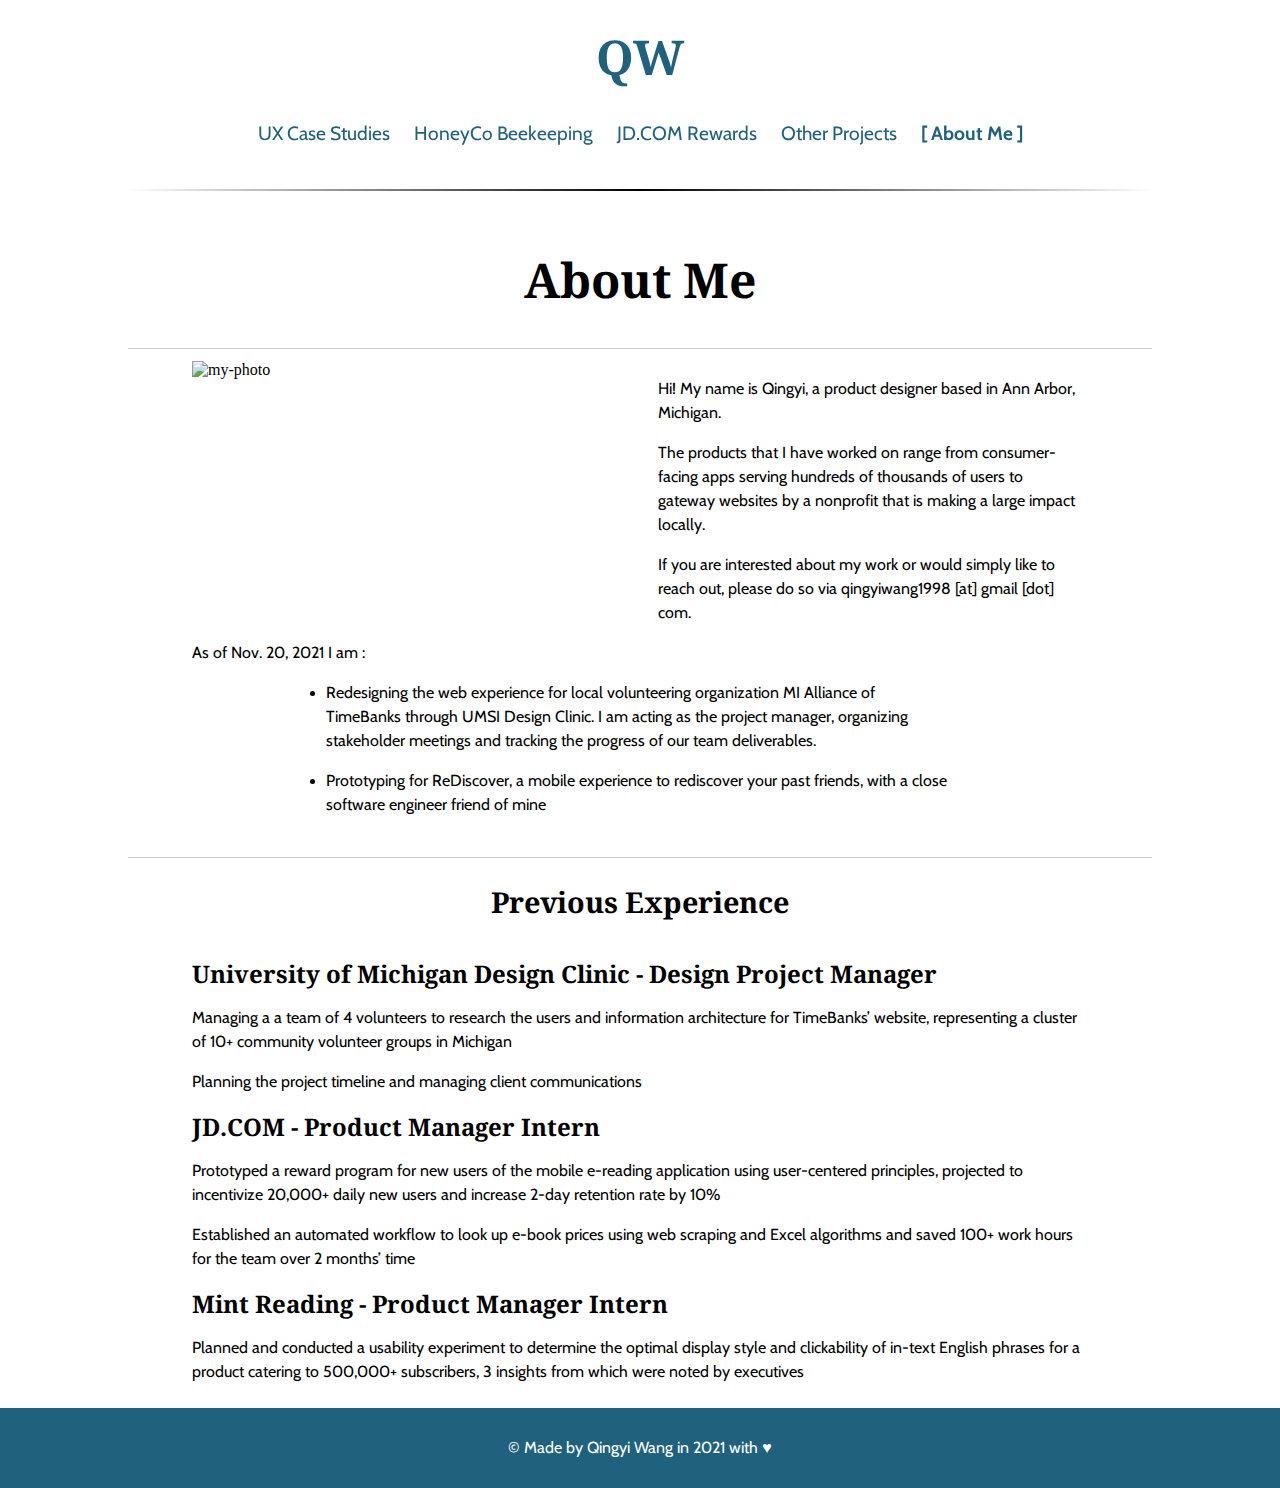
==== about.html @ f232b1c2 "Add files via upload" ====
<!DOCTYPE html>
<html lang="en">
    <head>
        <meta charset="utf-8">
        <meta name="viewport" content="width=device-width, initial-scale=1">
        <link rel="stylesheet" type="text/css" href="css/html5reset.css">
        <link rel="stylesheet" type="text/css" href="css/style.css">
        <link rel="stylesheet" href="https://fonts.googleapis.com/css?family=Noto+Serif">
        <link rel="stylesheet" href="https://fonts.googleapis.com/css?family=Cabin">
        <script src="js/menu.js" defer></script>
        <title> Qingyi Wang - About Me </title>
    </head>

    <body>
        <header>
            <a class="skip-key" href="#content">Skip to content</a>
            <nav class = "navbar">
                <h1 class = "my-initials">QW</h1>
                <div class = "icon-wrapper">
                    <img class = "menu-icon" src="images/hamburger_icon.svg" alt="navigation-menu" tabindex=0>
                </div>
                <hr class="nav-divider">
                <div class="nav-links-container">
                    <div class="nav-links">
                        <a id="case-studies-link" href="index.html">UX Case Studies</a>
                        <a id="honeyco-link"   href="honeyco.html">HoneyCo Beekeeping</a>
                        <a id="jd-link" href="jd.html">JD.COM Rewards</a>
                        <a id="other-projects-link" href="projects.html">Other Projects</a>
                        <a id="about-me-link" class="current-page-link" href="about.html">[ About Me ]</a>
                    </div>
                <hr class="nav-divider nav-divider-mobile">
                </div>
            </nav>
        </header>
        <main id="content">
            <h1 class="case-title">About Me</h1>
            <hr>
            <div class="about-textbox">
                <div class="intro-1"><p>Hi! My name is Qingyi, a product designer based in Ann Arbor, Michigan.</p>

                    <p>The products that I have worked on range from consumer-facing apps serving hundreds of thousands of users to gateway websites by a nonprofit that is making a large impact locally. </p>
                
                    <p>If you are interested about my work or would simply like to reach out, please do so via qingyiwang1998 [at] gmail [dot] com.</p></div>
                

                <img class="single-image my-photo" src="images/my-photo.jpg" alt="my-photo">

                

                <div class="intro-2">
                    <p>As of Nov. 20, 2021 I am :</p>

                    <ul class="text-list">
                    <li><p>Redesigning the web experience for local volunteering organization MI Alliance of TimeBanks through UMSI Design Clinic. I am acting as the project manager, organizing stakeholder meetings and tracking the progress of our team deliverables.</p></li>
    
                    <li><p>Prototyping for ReDiscover, a mobile experience to rediscover your past friends, with a close software engineer friend of mine</p></li></div>
               
            </div>
            
            <hr>

            <h2 class="experience-header">Previous Experience</h2>

            <h3>University of Michigan Design Clinic - Design Project Manager </h3>
            <p>Managing a a team of 4 volunteers to research the users and information architecture for TimeBanks’ website, representing a cluster of 10+ community volunteer groups in Michigan</p>
            <p>Planning the project timeline and managing client communications</p>

            <h3>JD.COM - Product Manager Intern </h3>
            <p>Prototyped a reward program for new users of the mobile e-reading application using user-centered principles, projected to incentivize 20,000+ daily new users and increase 2-day retention rate by 10%</p>
            <p>Established an automated workflow to look up e-book prices using web scraping and Excel algorithms and saved 100+ work hours for the team over 2 months’ time</p>

            <h3>Mint Reading - Product Manager Intern </h3>
            <p>Planned and conducted a usability experiment to determine the optimal display style and clickability of in-text English phrases for a product catering to 500,000+ subscribers, 3 insights from which were noted by executives</p>

        </main>
        <footer>
            <div class="footer-container">
                <p class="footer-text"> &copy; Made by Qingyi Wang in 2021 with &hearts; </p>
            </div>
        </footer>
    </body>
---- css/style.css ----
body{
    font-size: 16px;
    padding: 0;
    margin: 0;
}

h1{
    font-family: "Noto Serif", "Times New Roman", serif;
    font-size: 3rem;
    padding: 12px 12px 12px 12px; 
    font-weight: 700;
}

h2{
    font-family: "Noto Serif", "Times New Roman", serif;
    font-weight: 700;
    font-size: 1.8rem;
    margin: 24px 15% 24px 15%;
}

h3{
    font-family: "Noto Serif", "Times New Roman", serif;
    font-weight: 700;
    font-size: 1.5rem;
    margin: 16px 15% 16px 15%;
}

hr{
    background: rgba(255,255,255,0);
    margin: 24px 5% 8px 5%;
}

a{
    font-family: "Cabin", "Arial", sans-serif;
    color: #20627E;
}

p{
    font-family: "Cabin", "Arial", sans-serif;
    line-height: 1.5;
    padding: 0;
    font-size: 1rem;
    margin: 16px 15% 16px 15%;
}

ul{
    margin: 16px 15% 16px 15%;
    display: block;
}

li{
    list-style-type: disc;
    margin: 16px 15% 16px 15%;
}

header{
    background: rgb(255,255,255);
    background: linear-gradient(180deg, rgba(255,255,255,1) 95%, rgba(255,255,255,0) 100%);
    position: sticky;
    top: 0px;
    padding: 12px 0 12px 0;
}

*:focus{
    border: 2px solid #20627E;
    border-radius: 5px;
}

.p1{
    font-size: 1.2rem;
}

li > p{
    margin: 0;
}

.menu-icon{
    position: absolute;
    right: 10%;
    top: 40px;
    border: 2px solid transparent;
}

.icon-wrapper{
    cursor: pointer;
}

.nav-links{
    display: flex;
    flex-flow: column nowrap;
}

.nav-links > a{
    text-align: center;
    font-size: 1.5rem;
    text-decoration: none;
    padding: 4px 0 4px 0;
    margin: 4px 0 4px 0;
}

.nav-links-container{
    display: none;
}

.current-page-link{
    font-weight: 700;
}

.nav-divider{
    background: linear-gradient(90deg, rgba(255,255,255,0) 0%, rgba(0,0,0,1) 50%, rgba(255,255,255,0) 100%);
    height: 2px;
    border: 0;
}

.skip-key{
    position: absolute;
    padding: 4px;
    border: 1px solid #000000;
    left: -200px;
    top: -50px;
    -webkit-transition: top 0.3s cubic-bezier(.48,.04,.53,.92), left 0.3s cubic-bezier(.48,.04,.53,.92);
}

.skip-key:focus{
    left: 0px;
    top: 0px;
}

.my-initials{
    margin-left: 5%;
    display: inline-block;
    color: #20627E;
}

#name{
    color: #20627E;
}

.footer-container{
    background-color: #20627E;
    margin-top: 24px;
    margin-bottom: -50px;
    padding: 12px 5% 12px 5%;
}

.footer-text{
    text-align: center;
    color: #FFFFFF;
    font-size: 1rem;
}

.case-studies-gallery, .page-gallery{
    display: grid;
    grid-auto-rows: min-content;
    grid-template-columns: 70%;
    justify-content: center;
    row-gap: 12px;
}

.page-gallery > img{
    border: 1px solid #000000;
}

.single-image{
    width: 70%;
    margin: 12px 15% 12px 15%;
}

.case-thumbnail{
    width: 100%;
    height: 240px;
    object-fit: scale-down;
    border: 1px solid #000000;
    border-radius: 8px;
}

.case-study{
    display: grid;
    grid-template-rows: 6fr 1fr 1fr;
    align-items: start;
}

.case-name, .case-type{
    margin: 0;
    padding: 0;
}

.case-name{
    font-size: 1.5rem;
}

.case-type{
    font-size: 0.8rem;
    color: #9A9A9A;
}

.case-title, .page-title{
    text-align: center;
    margin: 24px 15% 24px 15%;
    font-weight: 700;
}

.case-summary{
    display: grid;
    grid-template-columns: 70%;
    justify-content: center;
    margin-top: 24px;
}

.case-property{
    text-decoration: underline;
    font-weight: 700;
}

.case-textbox > p{
    margin: 12px 0 12px 0;
}

.problem-statement{
    margin-top: 32px;
}

.experience-header{
    text-align: center;
    margin-bottom: 36px;
}

@media screen and (prefers-reduced-motion: reduced){
    .skip-key{
        animation: none;
    }
}

@media screen and (min-width: 768px) {

    hr{
        margin-left: 10%;
        margin-right: 10%;
    }

    .my-initials{
        text-align: center;
        margin: 0;
        order: 1;
    }

    .navbar{
        display: flex;
        flex-flow: column nowrap;
    }

    .nav-divider:first-of-type{
        order: 3;
    }
    
    .icon-wrapper{
        display: none;
    }

    .nav-links-container{
        display: block;
        order: 2;
    }

    .nav-links{
        margin: 12px 15% 12px 15%;
        flex-flow: row wrap;
        column-gap: 24px;
        justify-content: center;
    }

    .nav-links > a{
        font-size: 1.2rem;
    }

    .nav-divider-mobile{
        display: none;
    }

    .case-studies-gallery, .page-gallery{
        grid-template-columns: 35% 35%;
        column-gap: 24px;
        margin-top: 36px;
    }

    .page-gallery > img{
        width: 100%;
        height: 240px;
        object-fit: scale-down;
    }

    .about-textbox{
        display: flex;
        flex-flow: row wrap;
        gap: 5%;
        margin: 12px 15% 12px 15%;
    }

    .my-photo{
        order: 1;
        max-width: 47%;
        object-fit: scale-down;
        margin: 0;
    } 
    
    .intro-1{
        order: 2;
        max-width: 47%;
        overflow: auto;
    }

    .intro-1 > p{
        margin-left: 0;
        margin-right: 0;
    }

    .intro-2{       
        order: 3;
    }
    
    .intro-2 > *{
        margin: 0;
    }
    
    #film-gallery > img{
        object-fit: cover;
    }
}
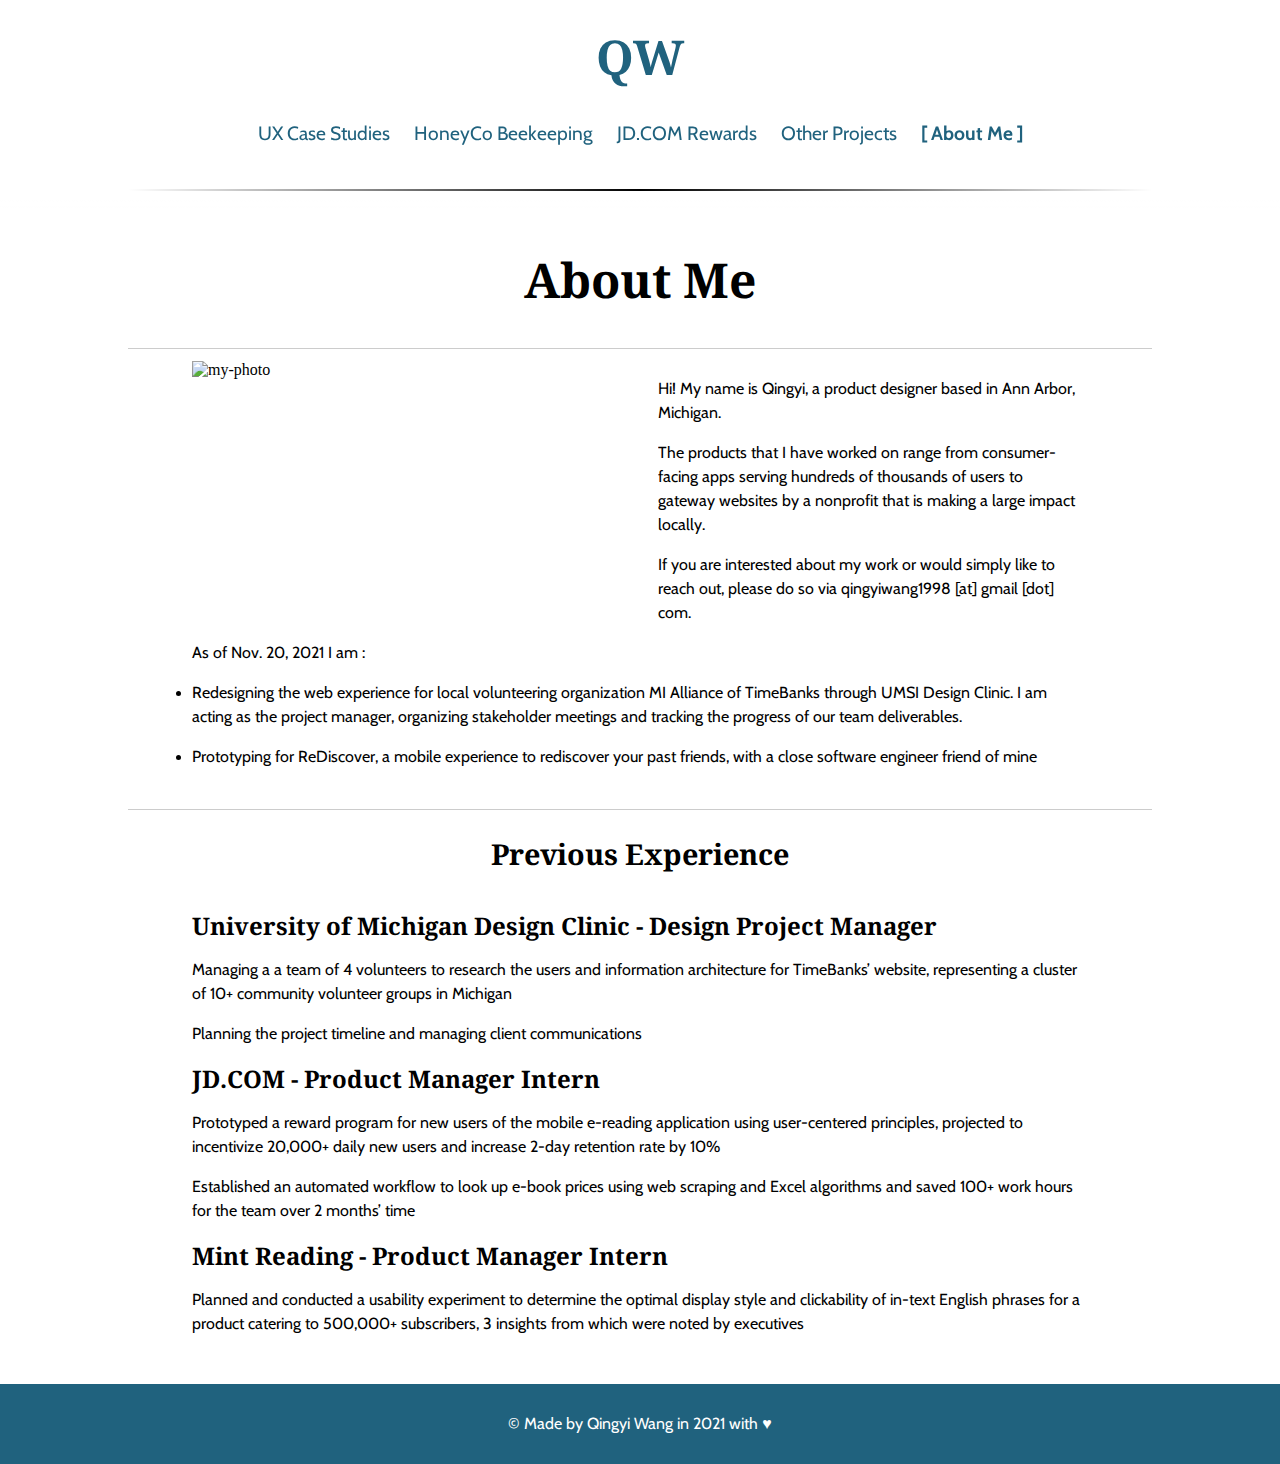
==== commit 52297581: "Add files via upload" ====
--- a/about.html
+++ b/about.html
@@ -9,6 +9,15 @@
         <link rel="stylesheet" href="https://fonts.googleapis.com/css?family=Cabin">
         <script src="js/menu.js" defer></script>
         <title> Qingyi Wang - About Me </title>
+
+        <!-- Global site tag (gtag.js) - Google Analytics -->
+        <script async src="https://www.googletagmanager.com/gtag/js?id=G-PHNY5TTPVH"></script>
+        <script>
+        window.dataLayer = window.dataLayer || [];
+        function gtag(){dataLayer.push(arguments);}
+        gtag('js', new Date());
+        gtag('config', 'G-PHNY5TTPVH');
+        </script>
     </head>
 
     <body>
@@ -35,6 +44,7 @@
         <main id="content">
             <h1 class="case-title">About Me</h1>
             <hr>
+
             <div class="about-textbox">
                 <div class="intro-1"><p>Hi! My name is Qingyi, a product designer based in Ann Arbor, Michigan.</p>
 
@@ -59,18 +69,20 @@
             
             <hr>
 
-            <h2 class="experience-header">Previous Experience</h2>
+            <div class="content-box">
+                <h2 class="experience-header">Previous Experience</h2>
 
-            <h3>University of Michigan Design Clinic - Design Project Manager </h3>
-            <p>Managing a a team of 4 volunteers to research the users and information architecture for TimeBanks’ website, representing a cluster of 10+ community volunteer groups in Michigan</p>
-            <p>Planning the project timeline and managing client communications</p>
-
-            <h3>JD.COM - Product Manager Intern </h3>
-            <p>Prototyped a reward program for new users of the mobile e-reading application using user-centered principles, projected to incentivize 20,000+ daily new users and increase 2-day retention rate by 10%</p>
-            <p>Established an automated workflow to look up e-book prices using web scraping and Excel algorithms and saved 100+ work hours for the team over 2 months’ time</p>
-
-            <h3>Mint Reading - Product Manager Intern </h3>
-            <p>Planned and conducted a usability experiment to determine the optimal display style and clickability of in-text English phrases for a product catering to 500,000+ subscribers, 3 insights from which were noted by executives</p>
+                <h3>University of Michigan Design Clinic - Design Project Manager </h3>
+                <p>Managing a a team of 4 volunteers to research the users and information architecture for TimeBanks’ website, representing a cluster of 10+ community volunteer groups in Michigan</p>
+                <p>Planning the project timeline and managing client communications</p>
+    
+                <h3>JD.COM - Product Manager Intern </h3>
+                <p>Prototyped a reward program for new users of the mobile e-reading application using user-centered principles, projected to incentivize 20,000+ daily new users and increase 2-day retention rate by 10%</p>
+                <p>Established an automated workflow to look up e-book prices using web scraping and Excel algorithms and saved 100+ work hours for the team over 2 months’ time</p>
+    
+                <h3>Mint Reading - Product Manager Intern </h3>
+                <p>Planned and conducted a usability experiment to determine the optimal display style and clickability of in-text English phrases for a product catering to 500,000+ subscribers, 3 insights from which were noted by executives</p>
+            </div>
 
         </main>
         <footer>
--- a/css/style.css
+++ b/css/style.css
@@ -15,14 +15,14 @@
     font-family: "Noto Serif", "Times New Roman", serif;
     font-weight: 700;
     font-size: 1.8rem;
-    margin: 24px 15% 24px 15%;
+    margin: 24px 0 24px 0;
 }
 
 h3{
     font-family: "Noto Serif", "Times New Roman", serif;
     font-weight: 700;
     font-size: 1.5rem;
-    margin: 16px 15% 16px 15%;
+    margin: 16px 0 16px 0;
 }
 
 hr{
@@ -40,17 +40,17 @@
     line-height: 1.5;
     padding: 0;
     font-size: 1rem;
-    margin: 16px 15% 16px 15%;
+    margin: 16px 0 16px 0;
 }
 
 ul{
-    margin: 16px 15% 16px 15%;
+    margin: 16px 0 16px 0;
     display: block;
 }
 
 li{
     list-style-type: disc;
-    margin: 16px 15% 16px 15%;
+    margin: 16px 0 16px 0;
 }
 
 header{
@@ -72,6 +72,10 @@
 
 li > p{
     margin: 0;
+}
+
+.content-box{
+    margin: 24px 10%;
 }
 
 .menu-icon{
@@ -138,7 +142,7 @@
 
 .footer-container{
     background-color: #20627E;
-    margin-top: 24px;
+    margin-top: 48px;
     margin-bottom: -50px;
     padding: 12px 5% 12px 5%;
 }
@@ -162,8 +166,8 @@
 }
 
 .single-image{
-    width: 70%;
-    margin: 12px 15% 12px 15%;
+    width: 100%;
+    margin: 12px 0 12px 0;
 }
 
 .case-thumbnail{
@@ -231,11 +235,21 @@
     }
 }
 
+@media screen and (min-width: 768px) and (max-height: 500px) {
+    header{
+        position: static;
+    }
+}
+
 @media screen and (min-width: 768px) {
 
     hr{
         margin-left: 10%;
         margin-right: 10%;
+    }
+
+    .content-box{
+        margin: 24px 15%;
     }
 
     .my-initials{
@@ -257,7 +271,7 @@
         display: none;
     }
 
-    .nav-links-container{
+    body .nav-links-container{
         display: block;
         order: 2;
     }
@@ -325,4 +339,5 @@
     #film-gallery > img{
         object-fit: cover;
     }
-}+}
+
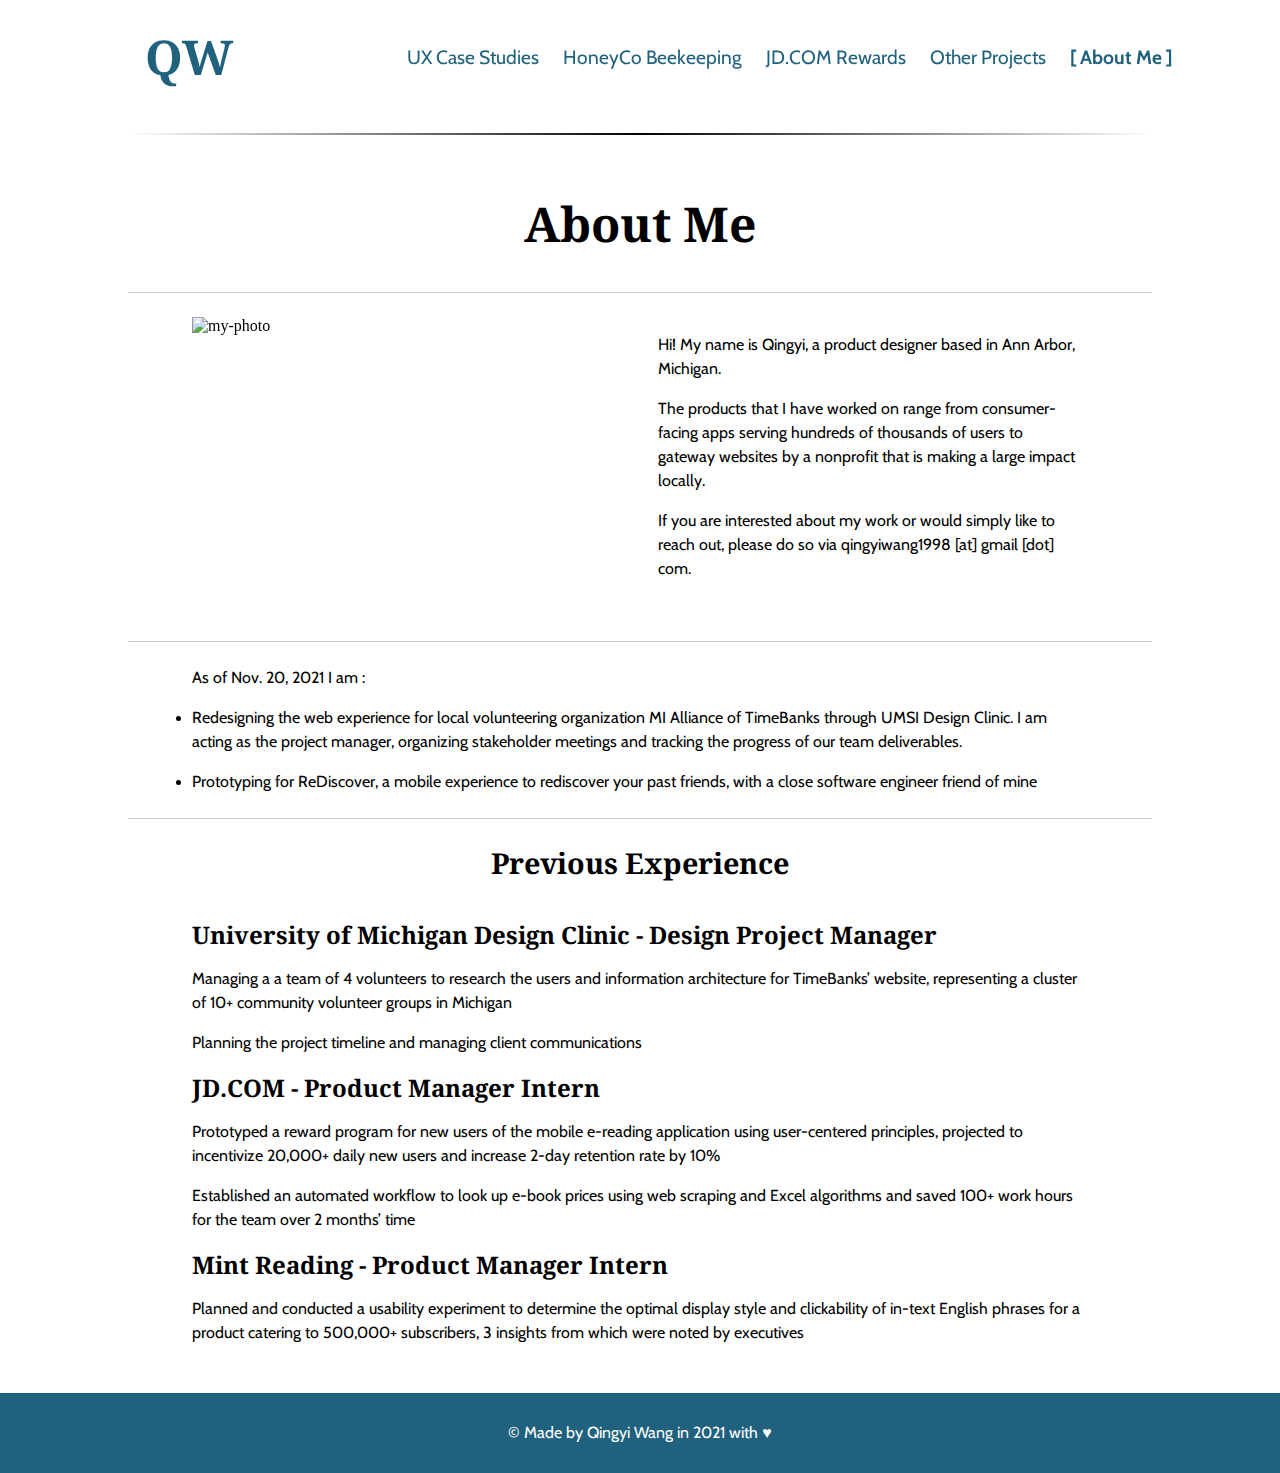
==== commit 484ada37: "Add files via upload" ====
--- a/about.html
+++ b/about.html
@@ -45,26 +45,41 @@
             <h1 class="case-title">About Me</h1>
             <hr>
 
-            <div class="about-textbox">
+            <div class="content-box about-textbox">
                 <div class="intro-1"><p>Hi! My name is Qingyi, a product designer based in Ann Arbor, Michigan.</p>
 
                     <p>The products that I have worked on range from consumer-facing apps serving hundreds of thousands of users to gateway websites by a nonprofit that is making a large impact locally. </p>
                 
                     <p>If you are interested about my work or would simply like to reach out, please do so via qingyiwang1998 [at] gmail [dot] com.</p></div>
                 
+                <!-- Flip card photo implementation-->
 
-                <img class="single-image my-photo" src="images/my-photo.jpg" alt="my-photo">
+                <div class="flip-card-outer" tabindex="0">
+                    <div class="flip-card-inner">
+                        <div class="flip-card-front">
+                            <img class="flip-card-image" src="images/my-photo.jpg" alt="my-photo">
+                        </div>
 
+                        <div class="flip-card-back">
+                            <div class="flip-card-text">
+                                <p class="p1">I love traveling and singing. I got to do both on a choir trip to Buffalo, NY :)</p>
+                            </div>
+                        </div>
+                    </div>
+                </div>
                 
+            </div>
 
+            <hr>
+                
+            <div class="content-box">
                 <div class="intro-2">
                     <p>As of Nov. 20, 2021 I am :</p>
 
                     <ul class="text-list">
                     <li><p>Redesigning the web experience for local volunteering organization MI Alliance of TimeBanks through UMSI Design Clinic. I am acting as the project manager, organizing stakeholder meetings and tracking the progress of our team deliverables.</p></li>
     
-                    <li><p>Prototyping for ReDiscover, a mobile experience to rediscover your past friends, with a close software engineer friend of mine</p></li></div>
-               
+                    <li><p>Prototyping for ReDiscover, a mobile experience to rediscover your past friends, with a close software engineer friend of mine</p></li></div>               
             </div>
             
             <hr>
--- a/css/style.css
+++ b/css/style.css
@@ -59,6 +59,7 @@
     position: sticky;
     top: 0px;
     padding: 12px 0 12px 0;
+    z-index: 2;
 }
 
 *:focus{
@@ -229,11 +230,89 @@
     margin-bottom: 36px;
 }
 
+/* Parallax Image CSS Styling */
+
+.parallax-box{
+    margin: 36px 0 36px 0;
+    padding: 12px;
+    background-attachment: fixed;
+    background-position: center;
+    background-size: cover;
+    color: #FFFFFF;
+    background-image: url("../images/parallax.jpeg");
+    background-repeat: no-repeat;
+}
+
+/* Flip Card CSS Styling */
+
+.flip-card-outer{
+    position: relative;
+    background-color: transparent;
+    height: 300px;
+    width: 100%;
+    perspective: 1000px;
+    z-index: 0;
+}
+
+.flip-card-inner{
+    position: relative;
+    width: 100%;
+    height: 100%;
+    transition: transform 0.8s;
+    transform-style: preserve-3d;
+}
+
+.flip-card-outer:hover .flip-card-inner {
+    transform: rotateY(180deg);
+}
+
+.flip-card-outer:focus .flip-card-inner {
+    transform: rotateY(180deg);
+}
+
+.flip-card-front, .flip-card-back{
+    position: absolute;
+    width: 100%;
+    height: 100%;
+    -webkit-backface-visibility: hidden;
+    backface-visibility: hidden;
+}
+
+.flip-card-front{
+    background-color: #FFFFFF;
+    color: #000000;
+}
+
+.flip-card-back{
+    background-color: #20627E;
+    color: white;
+    transform: rotateY(180deg);
+}
+
+.flip-card-text{
+    text-align: center;
+}
+
+.flip-card-image{
+    height: 100%;
+    width: 100%;
+    object-fit: contain;
+}
+
+.flip-card-text > .p1{
+    position: absolute;
+    padding: 0 5%;
+    top: 30%;
+}
+
+
 @media screen and (prefers-reduced-motion: reduced){
     .skip-key{
         animation: none;
     }
 }
+
+/* Disable sticky header for horizontal phone */
 
 @media screen and (min-width: 768px) and (max-height: 500px) {
     header{
@@ -307,10 +386,9 @@
         display: flex;
         flex-flow: row wrap;
         gap: 5%;
-        margin: 12px 15% 12px 15%;
-    }
-
-    .my-photo{
+    }
+
+    .flip-card-outer{
         order: 1;
         max-width: 47%;
         object-fit: scale-down;
@@ -327,17 +405,67 @@
         margin-left: 0;
         margin-right: 0;
     }
-
-    .intro-2{       
-        order: 3;
-    }
-    
-    .intro-2 > *{
-        margin: 0;
-    }
     
     #film-gallery > img{
         object-fit: cover;
     }
 }
 
+@media screen and (min-width: 1100px) {
+    hr{
+        margin-top: 8px;
+    }
+    
+    .navbar{
+        flex-flow: row wrap;
+        justify-content: space-evenly;
+        row-gap: 24px;
+    }
+
+    body .nav-links-container{
+        display: flex;
+        align-items: center;
+        width: 72%;
+        margin-right: 8%;
+    }
+
+    .nav-links{
+        display: flex;
+        margin: 0;
+        width: 100%;
+        flex-flow: row wrap;
+        align-items: center;
+        justify-content: flex-end;
+    }
+
+    .nav-divider:first-of-type{
+        width: 100%;
+    }
+
+    .my-initials{
+        margin-left: 10%;
+    }
+}
+
+@media screen and (min-width: 1500px) {
+    /* hr{
+        max-width: 1300px;
+        margin: 8px auto 8px auto;
+    }
+    
+    .content-box .case-summary{
+        max-width: 1100px;
+        margin: auto;
+    } */
+
+    main{
+        max-width: 1500px;
+        margin: auto;
+    }
+
+    .navbar{
+        max-width: 1800px;
+        margin: auto;
+    }
+
+}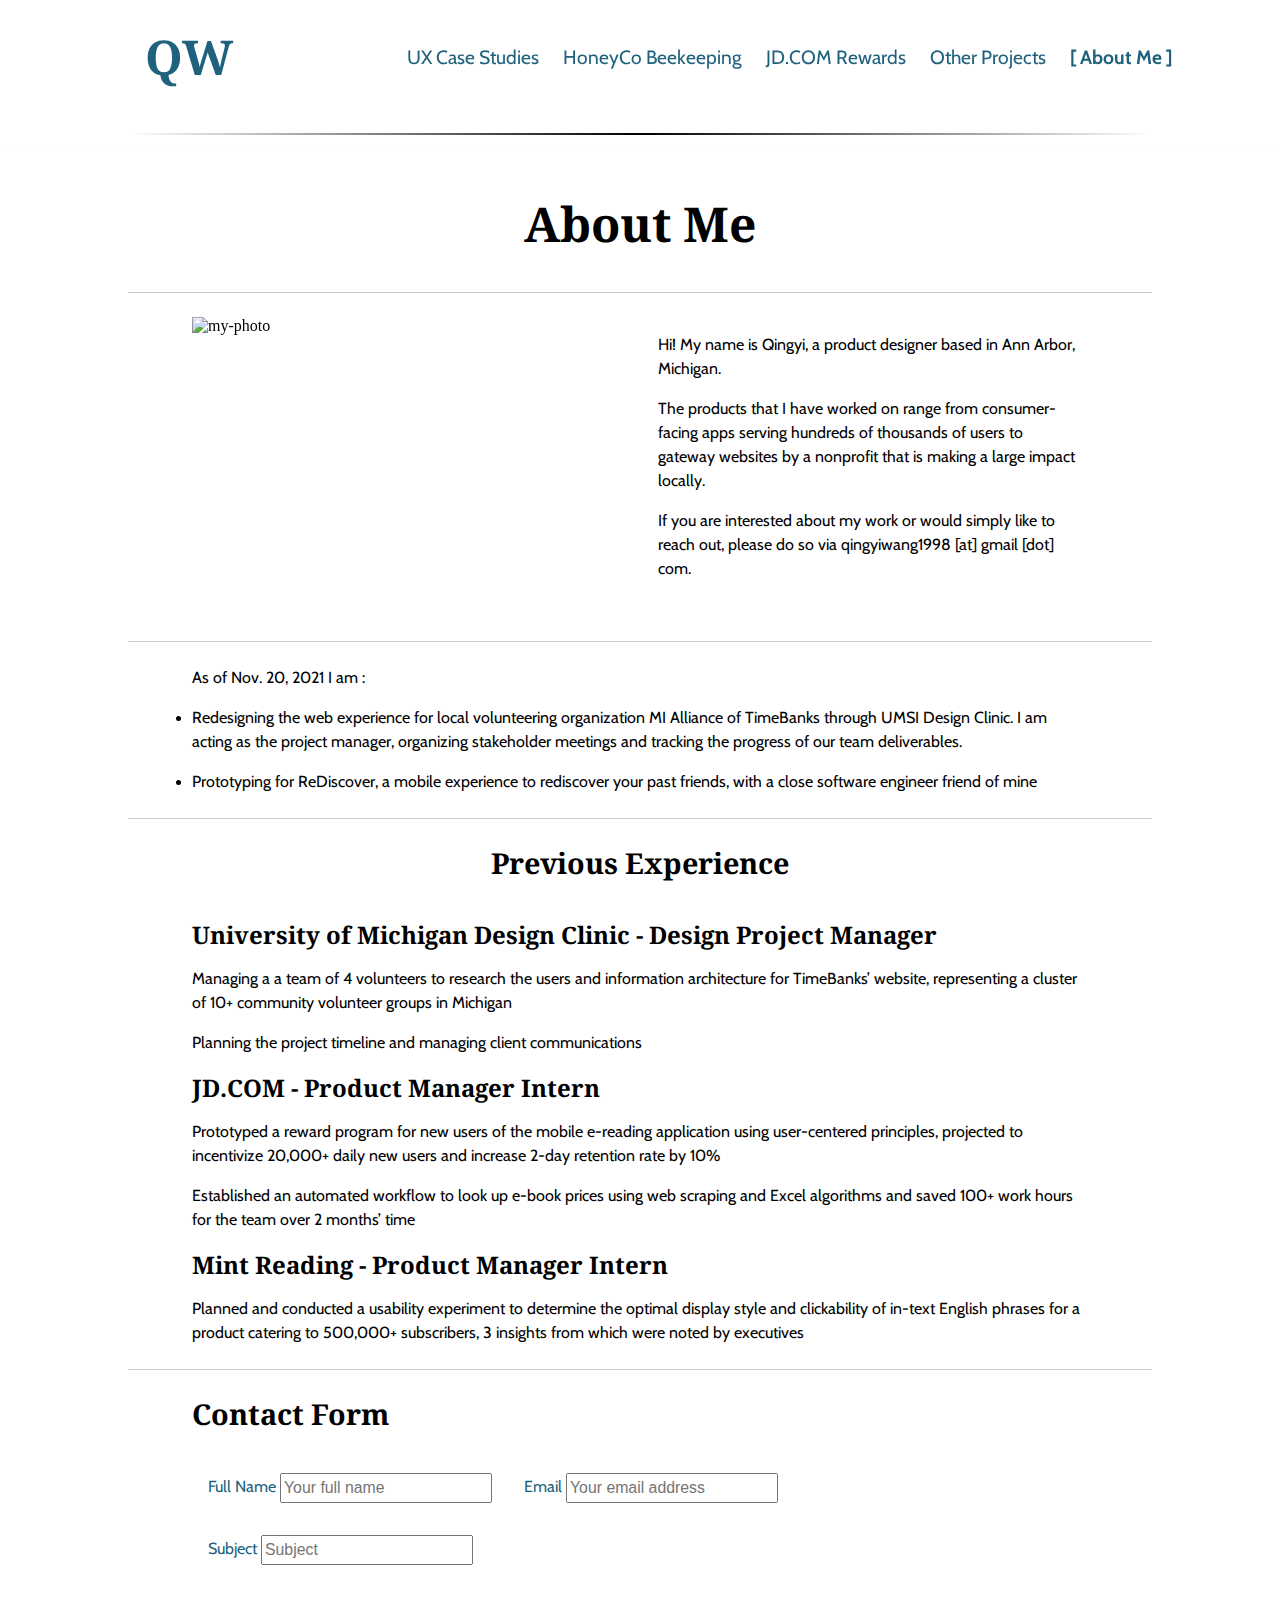
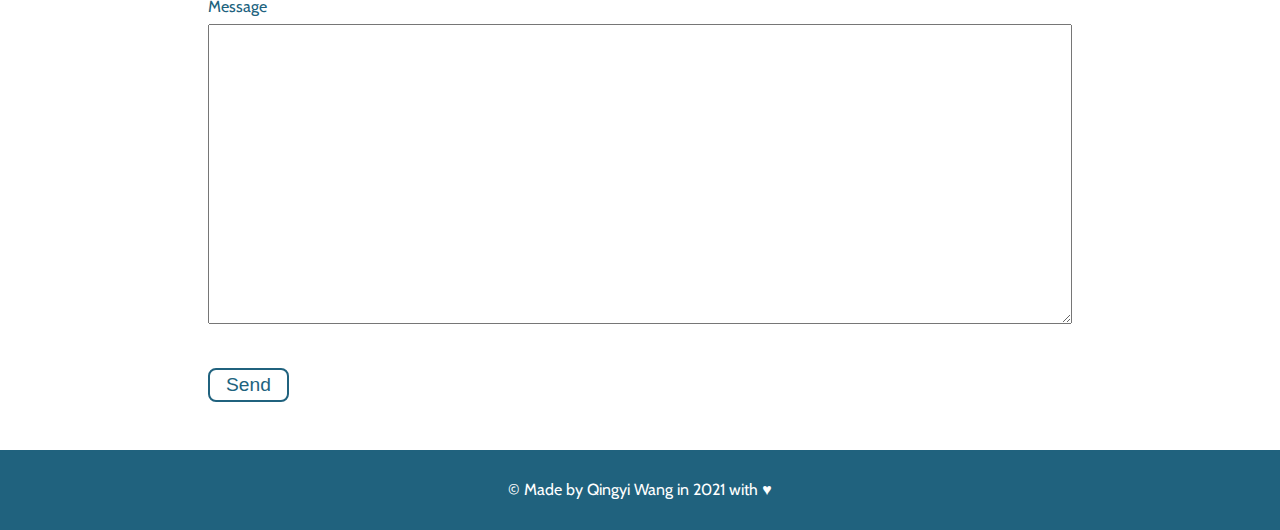
==== commit 8692488d: "Add files via upload" ====
--- a/about.html
+++ b/about.html
@@ -1,108 +1,170 @@
 <!DOCTYPE html>
 <html lang="en">
-    <head>
-        <meta charset="utf-8">
-        <meta name="viewport" content="width=device-width, initial-scale=1">
-        <link rel="stylesheet" type="text/css" href="css/html5reset.css">
-        <link rel="stylesheet" type="text/css" href="css/style.css">
-        <link rel="stylesheet" href="https://fonts.googleapis.com/css?family=Noto+Serif">
-        <link rel="stylesheet" href="https://fonts.googleapis.com/css?family=Cabin">
-        <script src="js/menu.js" defer></script>
-        <title> Qingyi Wang - About Me </title>
 
-        <!-- Global site tag (gtag.js) - Google Analytics -->
-        <script async src="https://www.googletagmanager.com/gtag/js?id=G-PHNY5TTPVH"></script>
-        <script>
+<head>
+    <meta charset="utf-8">
+    <meta name="viewport" content="width=device-width, initial-scale=1">
+    <link rel="shortcut icon" href="images/favicon.png" type="image/x-icon" aria-label="favicon-letter-q">
+    <link rel="stylesheet" type="text/css" href="css/html5reset.css">
+    <link rel="stylesheet" type="text/css" href="css/style.css">
+    <link rel="stylesheet" href="https://fonts.googleapis.com/css?family=Noto+Serif">
+    <link rel="stylesheet" href="https://fonts.googleapis.com/css?family=Cabin">
+    <script src="js/menu.js" defer></script>
+    <title> Qingyi Wang - About Me </title>
+
+    <!-- Global site tag (gtag.js) - Google Analytics -->
+    <script async src="https://www.googletagmanager.com/gtag/js?id=G-PHNY5TTPVH"></script>
+    <script>
         window.dataLayer = window.dataLayer || [];
-        function gtag(){dataLayer.push(arguments);}
+
+        function gtag() {
+            dataLayer.push(arguments);
+        }
         gtag('js', new Date());
         gtag('config', 'G-PHNY5TTPVH');
-        </script>
-    </head>
+    </script>
+</head>
 
-    <body>
-        <header>
-            <a class="skip-key" href="#content">Skip to content</a>
-            <nav class = "navbar">
-                <h1 class = "my-initials">QW</h1>
-                <div class = "icon-wrapper">
-                    <img class = "menu-icon" src="images/hamburger_icon.svg" alt="navigation-menu" tabindex=0>
+<body>
+    <header>
+        <a class="skip-key" href="#content">Skip to content</a>
+        <nav class="navbar">
+            <h1 class="my-initials">QW</h1>
+            <div class="icon-wrapper">
+                <img class="menu-icon" src="images/hamburger_icon.svg" alt="navigation-menu" tabindex=0>
+            </div>
+            <hr class="nav-divider">
+            <div class="nav-links-container">
+                <div class="nav-links">
+                    <a id="case-studies-link" href="index.html">UX Case Studies</a>
+                    <a id="honeyco-link" href="honeyco.html">HoneyCo Beekeeping</a>
+                    <a id="jd-link" href="jd.html">JD.COM Rewards</a>
+                    <a id="other-projects-link" href="projects.html">Other Projects</a>
+                    <a id="about-me-link" class="current-page-link" href="about.html">[ About Me ]</a>
                 </div>
-                <hr class="nav-divider">
-                <div class="nav-links-container">
-                    <div class="nav-links">
-                        <a id="case-studies-link" href="index.html">UX Case Studies</a>
-                        <a id="honeyco-link"   href="honeyco.html">HoneyCo Beekeeping</a>
-                        <a id="jd-link" href="jd.html">JD.COM Rewards</a>
-                        <a id="other-projects-link" href="projects.html">Other Projects</a>
-                        <a id="about-me-link" class="current-page-link" href="about.html">[ About Me ]</a>
+                <hr class="nav-divider nav-divider-mobile">
+            </div>
+        </nav>
+    </header>
+    <main id="content">
+        <h1 class="case-title">About Me</h1>
+        <hr>
+
+        <div class="content-box about-textbox">
+            <div class="intro-1">
+                <p>Hi! My name is Qingyi, a product designer based in Ann Arbor, Michigan.</p>
+
+                <p>The products that I have worked on range from consumer-facing apps serving hundreds of thousands of
+                    users to gateway websites by a nonprofit that is making a large impact locally. </p>
+
+                <p>If you are interested about my work or would simply like to reach out, please do so via
+                    qingyiwang1998 [at] gmail [dot] com.</p>
+            </div>
+
+            <!-- Flip card photo implementation-->
+
+            <div class="flip-card-outer" tabindex="0">
+                <div class="flip-card-inner">
+                    <div class="flip-card-front">
+                        <img class="flip-card-image" src="images/my-photo.jpg" alt="my-photo">
                     </div>
-                <hr class="nav-divider nav-divider-mobile">
-                </div>
-            </nav>
-        </header>
-        <main id="content">
-            <h1 class="case-title">About Me</h1>
-            <hr>
 
-            <div class="content-box about-textbox">
-                <div class="intro-1"><p>Hi! My name is Qingyi, a product designer based in Ann Arbor, Michigan.</p>
-
-                    <p>The products that I have worked on range from consumer-facing apps serving hundreds of thousands of users to gateway websites by a nonprofit that is making a large impact locally. </p>
-                
-                    <p>If you are interested about my work or would simply like to reach out, please do so via qingyiwang1998 [at] gmail [dot] com.</p></div>
-                
-                <!-- Flip card photo implementation-->
-
-                <div class="flip-card-outer" tabindex="0">
-                    <div class="flip-card-inner">
-                        <div class="flip-card-front">
-                            <img class="flip-card-image" src="images/my-photo.jpg" alt="my-photo">
-                        </div>
-
-                        <div class="flip-card-back">
-                            <div class="flip-card-text">
-                                <p class="p1">I love traveling and singing. I got to do both on a choir trip to Buffalo, NY :)</p>
-                            </div>
+                    <div class="flip-card-back">
+                        <div class="flip-card-text">
+                            <p class="p1">I love traveling and singing. I got to do both on a choir trip to Buffalo, NY
+                                :)</p>
                         </div>
                     </div>
                 </div>
-                
             </div>
 
-            <hr>
-                
-            <div class="content-box">
-                <div class="intro-2">
-                    <p>As of Nov. 20, 2021 I am :</p>
+        </div>
 
-                    <ul class="text-list">
-                    <li><p>Redesigning the web experience for local volunteering organization MI Alliance of TimeBanks through UMSI Design Clinic. I am acting as the project manager, organizing stakeholder meetings and tracking the progress of our team deliverables.</p></li>
-    
-                    <li><p>Prototyping for ReDiscover, a mobile experience to rediscover your past friends, with a close software engineer friend of mine</p></li></div>               
+        <hr>
+
+        <div class="content-box">
+            <div class="intro-2">
+                <p>As of Nov. 20, 2021 I am :</p>
+
+                <ul class="text-list">
+                    <li>
+                        <p>Redesigning the web experience for local volunteering organization MI Alliance of TimeBanks
+                            through UMSI Design Clinic. I am acting as the project manager, organizing stakeholder
+                            meetings and tracking the progress of our team deliverables.</p>
+                    </li>
+
+                    <li>
+                        <p>Prototyping for ReDiscover, a mobile experience to rediscover your past friends, with a close
+                            software engineer friend of mine</p>
+                    </li>
             </div>
+        </div>
+
+        <hr>
+
+        <div class="content-box">
+            <h2 class="experience-header">Previous Experience</h2>
+
+            <h3>University of Michigan Design Clinic - Design Project Manager </h3>
+            <p>Managing a a team of 4 volunteers to research the users and information architecture for TimeBanks’
+                website, representing a cluster of 10+ community volunteer groups in Michigan</p>
+            <p>Planning the project timeline and managing client communications</p>
+
+            <h3>JD.COM - Product Manager Intern </h3>
+            <p>Prototyped a reward program for new users of the mobile e-reading application using user-centered
+                principles, projected to incentivize 20,000+ daily new users and increase 2-day retention rate by 10%
+            </p>
+            <p>Established an automated workflow to look up e-book prices using web scraping and Excel algorithms and
+                saved 100+ work hours for the team over 2 months’ time</p>
+
+            <h3>Mint Reading - Product Manager Intern </h3>
+            <p>Planned and conducted a usability experiment to determine the optimal display style and clickability of
+                in-text English phrases for a product catering to 500,000+ subscribers, 3 insights from which were noted
+                by executives</p>
+        </div>
+
+        <hr>
+
+        <div class="content-box">
+            <h2>Contact Form</h2>
+        <div class="form-box">
             
-            <hr>
+            <form action="https://formspree.io/f/mayvwgkl" method="POST" class="contact-form">
+                <div class="form-item">
+                    <label for="fullname">Full Name</label>
+                    <input type="text" id="fullname" name="fullname" placeholder="Your full name">
+                </div>
 
-            <div class="content-box">
-                <h2 class="experience-header">Previous Experience</h2>
+                <div class="form-item">
+                    <label for="email">Email</label>
+                    <input type="email" id="email" name="email" placeholder="Your email address">
+                </div>
 
-                <h3>University of Michigan Design Clinic - Design Project Manager </h3>
-                <p>Managing a a team of 4 volunteers to research the users and information architecture for TimeBanks’ website, representing a cluster of 10+ community volunteer groups in Michigan</p>
-                <p>Planning the project timeline and managing client communications</p>
-    
-                <h3>JD.COM - Product Manager Intern </h3>
-                <p>Prototyped a reward program for new users of the mobile e-reading application using user-centered principles, projected to incentivize 20,000+ daily new users and increase 2-day retention rate by 10%</p>
-                <p>Established an automated workflow to look up e-book prices using web scraping and Excel algorithms and saved 100+ work hours for the team over 2 months’ time</p>
-    
-                <h3>Mint Reading - Product Manager Intern </h3>
-                <p>Planned and conducted a usability experiment to determine the optimal display style and clickability of in-text English phrases for a product catering to 500,000+ subscribers, 3 insights from which were noted by executives</p>
-            </div>
 
-        </main>
-        <footer>
-            <div class="footer-container">
-                <p class="footer-text"> &copy; Made by Qingyi Wang in 2021 with &hearts; </p>
-            </div>
-        </footer>
-    </body>+                <div class="form-item">
+                    <label for="subject">Subject</label>
+                    <input type="text" id="subject" name="subject" placeholder="Subject">
+                </div>
+
+                <div class="form-item">
+                    <label for="msg">Message</label>
+                    <textarea id="msg" name="message" rows="40"></textarea>
+                        
+                </div>
+
+                <div class="line-break"></div>
+
+                <button type="submit">Send</button>
+
+            </form>
+        </div>
+
+    </div>
+
+    </main>
+    <footer>
+        <div class="footer-container">
+            <p class="footer-text"> &copy; Made by Qingyi Wang in 2021 with &hearts; </p>
+        </div>
+    </footer>
+</body>--- a/css/style.css
+++ b/css/style.css
@@ -210,6 +210,10 @@
     grid-template-columns: 70%;
     justify-content: center;
     margin-top: 24px;
+}
+
+.case-summary > img{
+    border: 2px solid #20627E;
 }
 
 .case-property{
@@ -305,10 +309,64 @@
     top: 30%;
 }
 
-
-@media screen and (prefers-reduced-motion: reduced){
-    .skip-key{
+/* Contact Form CSS Styling*/
+
+.contact-form{
+    display: flex;
+    flex-flow: row wrap;
+}
+
+.form-item{
+    padding: 8px;
+    margin: 8px;
+}
+
+.form-item > label{
+    font-family: "Cabin", "Arial", sans-serif;
+    font-size: 1rem;
+    color: #20627E;
+}
+
+.form-item > input{
+    height: 30px;
+}
+
+.form-item:nth-child(4){
+    width: 100%;
+}
+
+#msg{
+    margin-top: 8px;
+    width: 100%;
+    height: 300px;
+}
+
+.line-break{
+    width: 100%;
+}
+
+.contact-form > button{
+    width: auto;
+    height: auto;
+    margin-left: 16px;
+    padding: 4px 16px 4px 16px;
+    font-size: 1.2rem;
+    background-color: #FFFFFF;
+    color: #20627E;
+    border: 2px solid #20627E;
+    border-radius: 8px;
+    margin-top: 24px;
+}
+
+@media screen and (prefers-reduced-motion: reduce){
+    .skip-key, .flip-card-outer .flip-card-inner{
         animation: none;
+        transition: none;
+        -webkit-transition: none;
+    }
+
+    .parallax-box{
+        background-attachment: local;
     }
 }
 
@@ -445,18 +503,15 @@
     .my-initials{
         margin-left: 10%;
     }
+    
+    .case-studies-gallery, .page-gallery{
+        grid-template-columns: 23% 23% 23%;
+        column-gap: 24px;
+        margin-top: 36px;
+    }
 }
 
 @media screen and (min-width: 1500px) {
-    /* hr{
-        max-width: 1300px;
-        margin: 8px auto 8px auto;
-    }
-    
-    .content-box .case-summary{
-        max-width: 1100px;
-        margin: auto;
-    } */
 
     main{
         max-width: 1500px;
